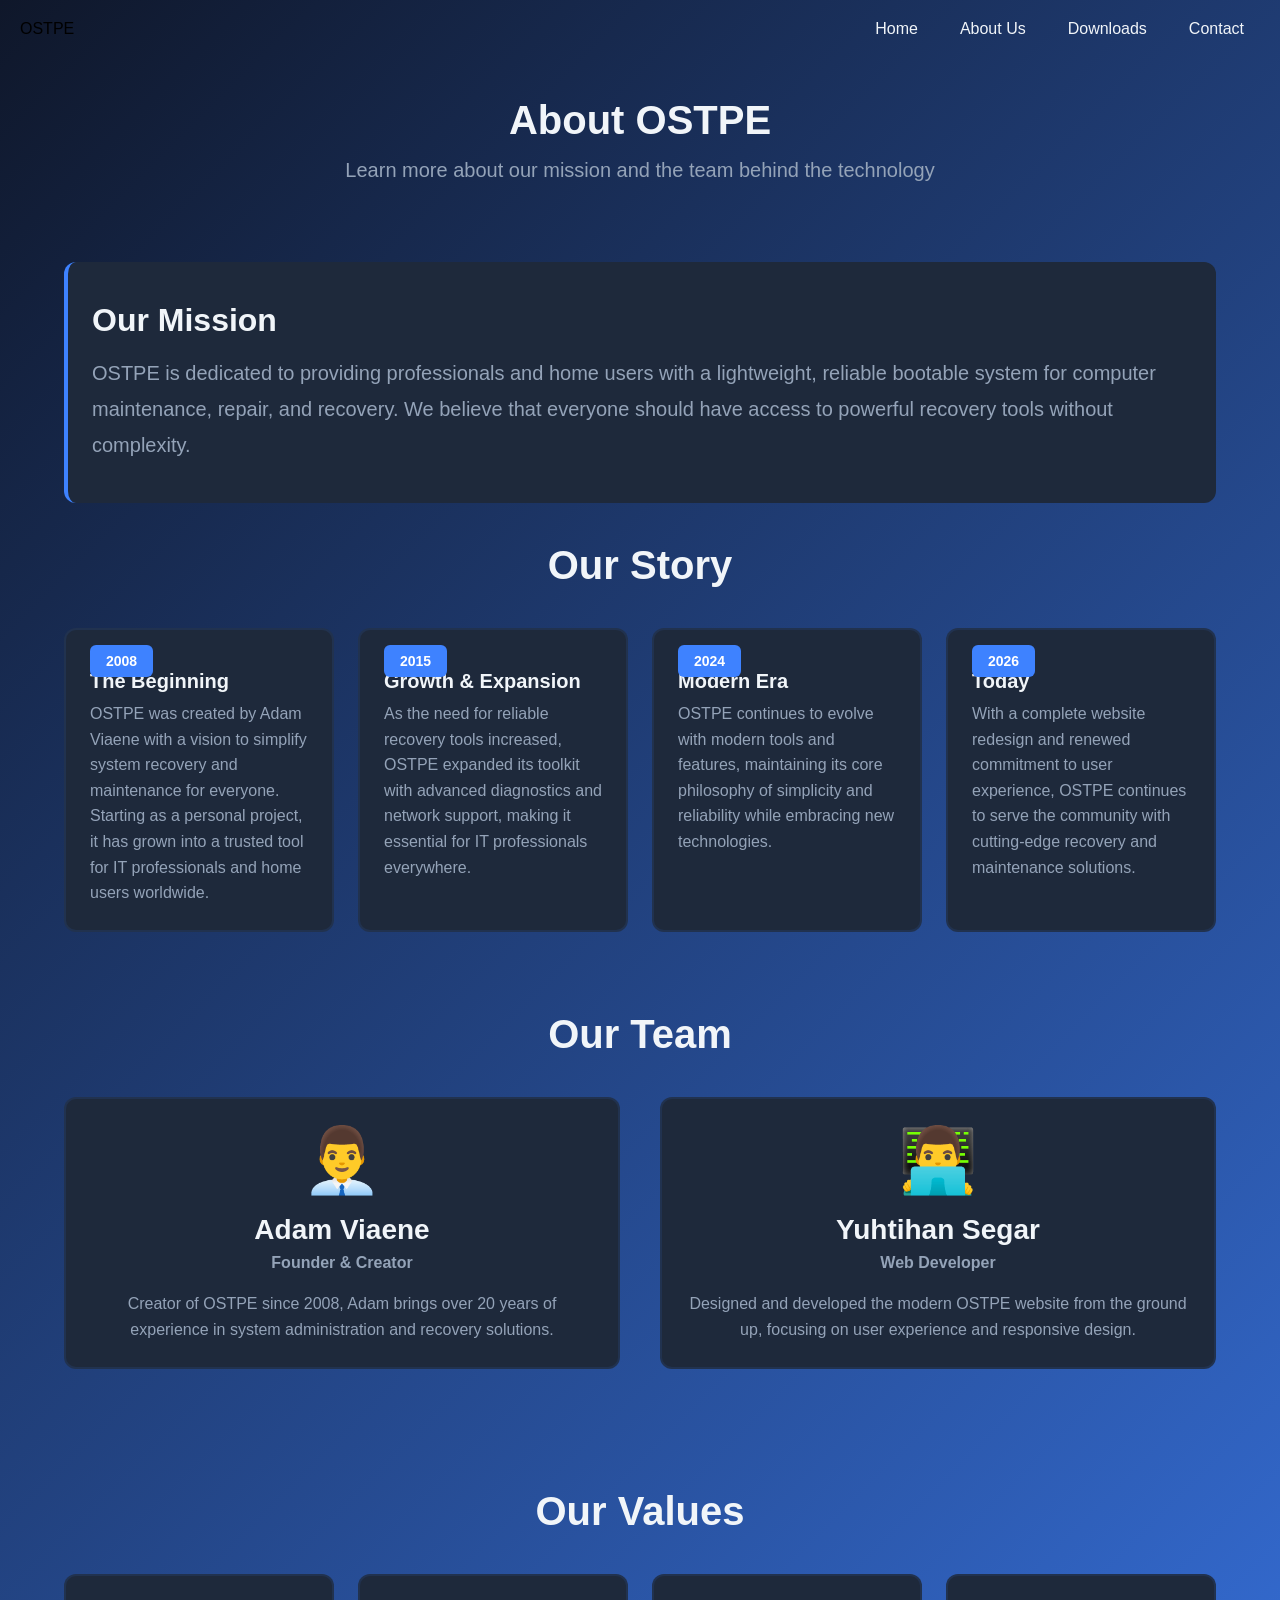
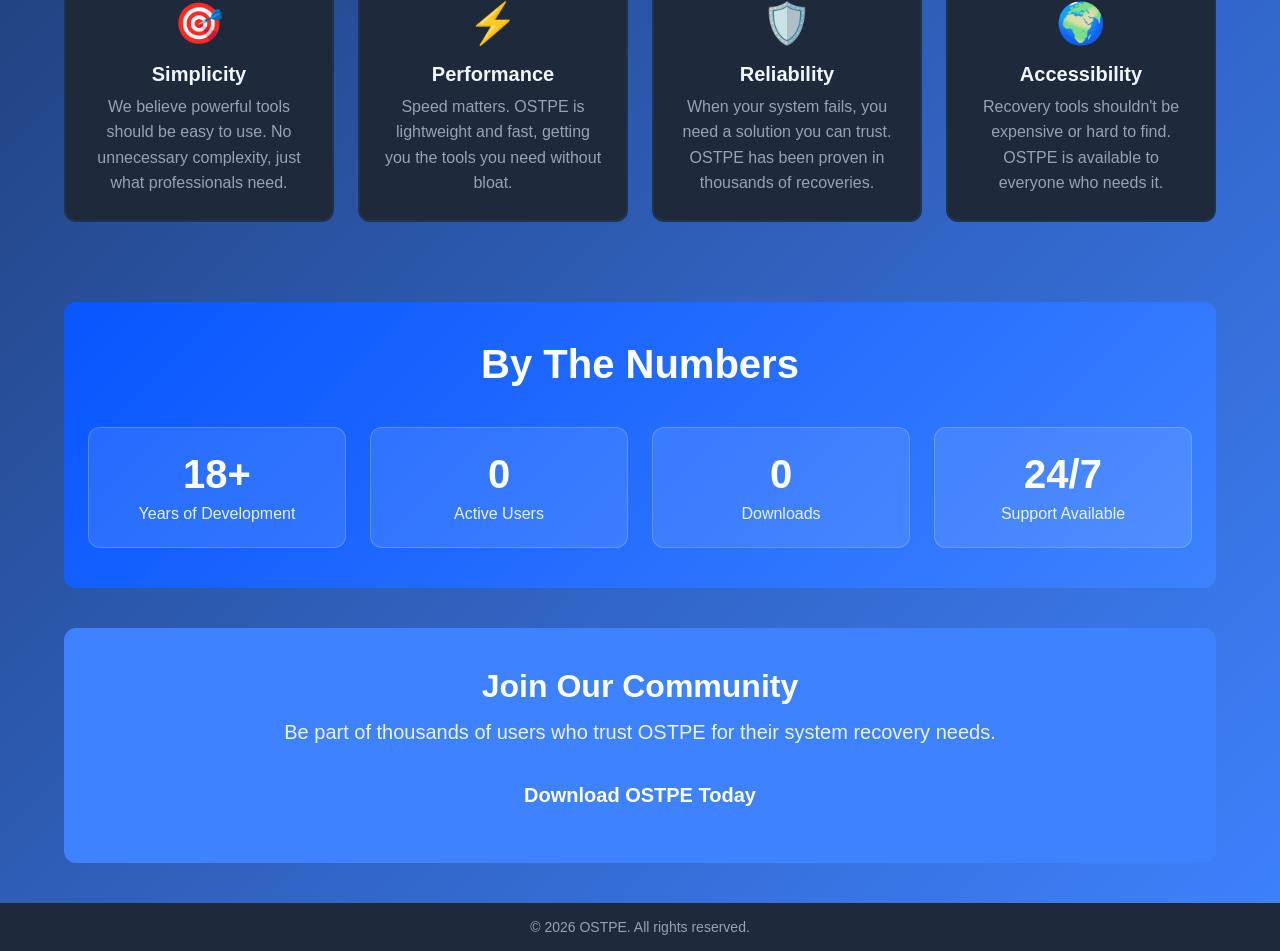
==== about_us.html @ e2f1ee66 "created repository WEB-SITE-OST created repository WEB-SITE-OST" ====
<!DOCTYPE html>
<html lang="en">
<head>
    <meta charset="UTF-8">
    <meta name="viewport" content="width=device-width, initial-scale=1.0">
    <link rel="stylesheet" href="https://fonts.googleapis.com/css2?family=Material+Symbols+Outlined:opsz,wght,FILL,GRAD@20..48,100..700,0..1,-50..200&icon_names=home" />
    <link rel="stylesheet" href="style.css">
    <title>About Us - OSTPE</title>
</head>
<body>
    <header>
        <nav class="navbar">
            <a href="index.html" class="nav-logo">OSTPE</a>
            <button class="nav-toggle" aria-label="Toggle navigation">
                <span class="material-symbols-outlined">menu</span>
            </button>
            <ul class="nav-menu">
                <li><a href="index.html" class="nav-link">Home</a></li>
                <li><a href="about_us.html" class="nav-link">About Us</a></li>
                <li><a href="dowload.html" class="nav-link">Downloads</a></li>
                <li><a href="contact.html" class="nav-link">Contact</a></li>
            </ul>
        </nav>
    </header>

    <main class="container">
        <section class="page-header">
            <h1>About OSTPE</h1>
            <p>Learn more about our mission and the team behind the technology</p>
        </section>

        <section class="about-intro">
            <div class="about-content">
                <h2>Our Mission</h2>
                <p>OSTPE is dedicated to providing professionals and home users with a lightweight, reliable bootable system for computer maintenance, repair, and recovery. We believe that everyone should have access to powerful recovery tools without complexity.</p>
            </div>
        </section>

        <section class="story-section">
            <h2>Our Story</h2>
            <div class="story-grid">
                <div class="story-card">
                    <div class="story-year">2008</div>
                    <h3>The Beginning</h3>
                    <p>OSTPE was created by Adam Viaene with a vision to simplify system recovery and maintenance for everyone. Starting as a personal project, it has grown into a trusted tool for IT professionals and home users worldwide.</p>
                </div>
                <div class="story-card">
                    <div class="story-year">2015</div>
                    <h3>Growth & Expansion</h3>
                    <p>As the need for reliable recovery tools increased, OSTPE expanded its toolkit with advanced diagnostics and network support, making it essential for IT professionals everywhere.</p>
                </div>
                <div class="story-card">
                    <div class="story-year">2024</div>
                    <h3>Modern Era</h3>
                    <p>OSTPE continues to evolve with modern tools and features, maintaining its core philosophy of simplicity and reliability while embracing new technologies.</p>
                </div>
                <div class="story-card">
                    <div class="story-year">2026</div>
                    <h3>Today</h3>
                    <p>With a complete website redesign and renewed commitment to user experience, OSTPE continues to serve the community with cutting-edge recovery and maintenance solutions.</p>
                </div>
            </div>
        </section>

        <section class="team-section">
            <h2>Our Team</h2>
            <div class="team-grid">
                <div class="team-card">
                    <div class="team-photo">👨‍💼</div>
                    <h3>Adam Viaene</h3>
                    <p class="team-role">Founder & Creator</p>
                    <p>Creator of OSTPE since 2008, Adam brings over 20 years of experience in system administration and recovery solutions.</p>
                </div>

                <div class="team-card">
                    <div class="team-photo">👨‍💻</div>
                    <h3>Yuhtihan Segar</h3>
                    <p class="team-role">Web Developer</p>
                    <p>Designed and developed the modern OSTPE website from the ground up, focusing on user experience and responsive design.</p>
                </div>
            </div>
        </section>

        <section class="values-section">
            <h2>Our Values</h2>
            <div class="values-grid">
                <div class="value-card">
                    <div class="value-icon">🎯</div>
                    <h3>Simplicity</h3>
                    <p>We believe powerful tools should be easy to use. No unnecessary complexity, just what professionals need.</p>
                </div>

                <div class="value-card">
                    <div class="value-icon">⚡</div>
                    <h3>Performance</h3>
                    <p>Speed matters. OSTPE is lightweight and fast, getting you the tools you need without bloat.</p>
                </div>

                <div class="value-card">
                    <div class="value-icon">🛡️</div>
                    <h3>Reliability</h3>
                    <p>When your system fails, you need a solution you can trust. OSTPE has been proven in thousands of recoveries.</p>
                </div>

                <div class="value-card">
                    <div class="value-icon">🌍</div>
                    <h3>Accessibility</h3>
                    <p>Recovery tools shouldn't be expensive or hard to find. OSTPE is available to everyone who needs it.</p>
                </div>
            </div>
        </section>

        <section class="stats-section">
            <h2>By The Numbers</h2>
            <div class="stats-grid">
                <div class="stat-card">
                    <div class="stat-number">18+</div>
                    <p class="stat-label">Years of Development</p>
                </div>
                <div class="stat-card">
                    <div class="stat-number" id="active-users">0</div>
                    <p class="stat-label">Active Users</p>
                </div>
                <div class="stat-card">
                    <div class="stat-number" id="total-downloads">0</div>
                    <p class="stat-label">Downloads</p>
                </div>
                <div class="stat-card">
                    <div class="stat-number">24/7</div>
                    <p class="stat-label">Support Available</p>
                </div>
            </div>
        </section>

        <section class="cta-section">
            <h2>Join Our Community</h2>
            <p>Be part of thousands of users who trust OSTPE for their system recovery needs.</p>
            <a href="dowload.html" class="btn btn-primary btn-large">Download OSTPE Today</a>
        </section>
    </main>

    <footer>
        <p>&copy; 2026 OSTPE. All rights reserved.</p>
    </footer>
    <script src="script.js"></script>
</body>
</html>
---- style.css ----
/* reset */
*, *::before, *::after {
    box-sizing: border-box;
    margin: 0;
    padding: 0;
}

@import url('https://fonts.googleapis.com/css2?family=Bungee&display=swap');
@import url('https://fonts.googleapis.com/css2?family=Ubuntu:ital,wght@0,300;0,400;0,500;0,700;1,300;1,400;1,500;1,700&display=swap');
@import url("https://fonts.googleapis.com/css2?family=Material+Symbols+Outlined:opsz,wght,FILL,GRAD@24,400,0,0&icon_names=home");


.nav-logo {
  font-family: "Bungee", sans-serif;
  font-weight: 400;
  font-style: normal;
  color: black;
}
    

:root {

  /* 🎨 Couleurs principales */
  --color-primary: #3e82ff;
  --color-secondary: #0856ff;
  --color-accent: #06b6d4;

  /* 🌙 Background */
  --color-bg: #0f172a;
  --color-surface: #1e293b;

  /* 📝 Texte */
  --color-text: #f1f5f9;
  --color-text-muted: #94a3b8;

  /* 🔤 Polices */
  --font-main: 'Segoe UI', sans-serif;
  --font-mono: 'Consolas', monospace;

  /* 📏 Tailles de texte */
  --text-xs: 12px;
  --text-sm: 14px;
  --text-md: 16px;
  --text-lg: 20px;
  --text-xl: 28px;

  /* 📐 Espacements */
  --space-xs: 4px;
  --space-sm: 8px;
  --space-md: 16px;
  --space-lg: 24px;
  --space-xl: 40px;

  /* 🔘 Bordures */
  --radius-sm: 6px;
  --radius-md: 12px;
  --radius-lg: 20px;

  /* 🌫 Ombres */
  --shadow-soft: 0 4px 10px rgba(0,0,0,0.2);
  --shadow-strong: 0 8px 20px rgba(0,0,0,0.4);

  /* ⚡ Transitions */
  --transition-fast: 0.2s ease;
  --transition-smooth: 0.4s ease;
}

/* ----- GENERAL CONTAINER ----- */
.container {
    max-width: 1200px;
    margin: 0 auto;
    padding: 0 var(--space-lg);
}

main {
    padding: var(--space-lg) 0;
}


.navbar .nav-menu .nav-item .nav-link {
    padding: 10px 18px;
    color: var(--color-text);
    border-radius: var(--radius-md);
    transition: ease 0.3s;

}

.navbar .nav-menu .nav-item .nav-link:hover {
    border-radius: var(--radius-md);
    background:var(--color-secondary);
}

ul {
    list-style: none;
}

a {
    text-decoration: none;
}

.button {
    cursor: pointer;
    border: none;
    background: none;
}

img {
    border: 0cap;
}

.navbar .nav-menu{
    display: flex;
    gap: 10px;
}

header .navbar {
    display: flex;
    padding: 20px;
    align-items: center;
    justify-content: space-between;
}

.s-cont {
    margin: 0 auto;
    padding: 0 20px;
    max-width: max-content;
}


.sec-cont {
    min-height: 100vh;
    background: var(--color-primary);
    border: var(--color-secondary);
    border-radius: var(--radius-md);
    text-align: center;
}

.ost-img {
    width: 300px;
    height: 300px;
}

.dload {
    min-height: 100vh;
    background: var(--color-primary);
    border: var(--color-secondary);
    border-radius: var(--radius-md);
    text-align: left;
}

.db-link {
    display: inline-block;
    margin: var(--space-sm) 0;
    padding: var(--space-sm) var(--space-md);
    background: var(--color-bg);
    color: var(--color-text);
    border-radius: var(--radius-sm);
    transition: background var(--transition-fast);
}
.db-link:hover {
    background: var(--color-primary);
}



body {
    background: linear-gradient(135deg, var(--color-bg), var(--color-primary));
    color: var(--color-text);
    font-family: var(--font-main);
}


.news, .contact h1, h2, h3 {
    font-family: "Bungee", sans-serif;
    
}

.contact h4 {
    border-bottom: 2px solid;
}

.mainc {
    background: var(--color-primary);
    border-radius: var(--radius-md);

}

/* ----- modern nav and responsive layout ----- */
.navbar {
    display: flex;
    align-items: center;
    justify-content: space-between;
    padding: var(--space-md) var(--space-lg);
}

.nav-menu {
    display: flex;
    gap: var(--space-lg);
}

.nav-menu li {
    list-style: none;
}

.nav-link {
    color: var(--color-text);
    font-weight: 500;
    padding: 0.5rem 1rem;
    border-radius: var(--radius-sm);
    transition: background var(--transition-fast);
}

.nav-link:hover {
    background: var(--color-secondary);
}

.nav-toggle {
    display: none;
    background: none;
    border: none;
    font-size: 2rem;
    color: var(--color-text);
}

@media (max-width: 768px) {
    .nav-toggle {
        display: block;
    }
    .nav-menu {
        position: absolute;
        top: 100%;
        right: 0;
        background: var(--color-primary);
        flex-direction: column;
        width: 200px;
        transform: translateX(100%);
        transition: transform var(--transition-fast);
    }
    .nav-menu.open {
        transform: translateX(0);
    }
}

footer {
    padding: var(--space-md) 0;
    text-align: center;
    background: var(--color-surface);
    color: var(--color-text-muted);
    font-size: var(--text-sm);
}

/* contact page cards */
.contact,
.news {
    padding: var(--space-lg);
    background: var(--color-surface);
    margin: var(--space-md) 0;
    border-radius: var(--radius-md);
    color: var(--color-text);
    border: 2px solid rgba(62, 130, 255, 0.1);
    transition: all var(--transition-smooth);
}

.contact:hover,
.news:hover {
    border-color: var(--color-primary);
    box-shadow: var(--shadow-soft);
}

/* ----- CONTACT FORM ----- */
.contact-form-section {
    margin: var(--space-xl) 0;
}

.form-container {
    background: var(--color-surface);
    padding: var(--space-xl);
    border-radius: var(--radius-md);
    border: 2px solid rgba(62, 130, 255, 0.1);
    transition: all var(--transition-smooth);
}

.form-container:hover {
    border-color: var(--color-primary);
    box-shadow: var(--shadow-soft);
}

.form-container h2 {
    font-size: 2rem;
    margin-bottom: var(--space-lg);
    color: var(--color-text);
    text-align: center;
}

.contact-form {
    max-width: 600px;
    margin: 0 auto;
}

.form-group {
    margin-bottom: var(--space-lg);
}

.form-group label {
    display: block;
    margin-bottom: var(--space-sm);
    font-weight: 600;
    color: var(--color-text);
    font-size: var(--text-md);
}

.form-group input[type="text"],
.form-group textarea,
.form-group select {
    width: 100%;
    padding: var(--space-md);
    border: 2px solid rgba(62, 130, 255, 0.2);
    border-radius: var(--radius-sm);
    background: var(--color-bg);
    color: var(--color-text);
    font-size: var(--text-md);
    font-family: var(--font-main);
    transition: all var(--transition-fast);
}

.form-group input[type="text"]:focus,
.form-group textarea:focus,
.form-group select:focus {
    outline: none;
    border-color: var(--color-primary);
    box-shadow: 0 0 0 3px rgba(62, 130, 255, 0.1);
}

.form-group textarea {
    resize: vertical;
    min-height: 120px;
}

.form-group select {
    cursor: pointer;
}

/* Radio buttons */
.radio-group {
    display: flex;
    gap: var(--space-lg);
    flex-wrap: wrap;
}

.radio-label {
    display: flex;
    align-items: center;
    cursor: pointer;
    padding: var(--space-sm);
    border-radius: var(--radius-sm);
    transition: all var(--transition-fast);
}

.radio-label:hover {
    background: rgba(62, 130, 255, 0.05);
}

.radio-label input[type="radio"] {
    margin-right: var(--space-sm);
    width: 18px;
    height: 18px;
    accent-color: var(--color-primary);
}

.radio-text {
    color: var(--color-text);
    font-weight: 500;
}

/* Checkbox */
.checkbox-label {
    display: flex;
    align-items: flex-start;
    cursor: pointer;
    padding: var(--space-sm);
    border-radius: var(--radius-sm);
    transition: all var(--transition-fast);
}

.checkbox-label:hover {
    background: rgba(62, 130, 255, 0.05);
}

.checkbox-label input[type="checkbox"] {
    margin-right: var(--space-sm);
    margin-top: 2px;
    width: 18px;
    height: 18px;
    accent-color: var(--color-primary);
}

.checkbox-text {
    color: var(--color-text-muted);
    line-height: 1.5;
}

/* Form validation */
.form-group input:invalid,
.form-group textarea:invalid {
    border-color: #ef4444;
}

.form-group input:valid,
.form-group textarea:valid {
    border-color: #10b981;
}

/* Submit button */
.contact-form .btn {
    width: 100%;
    margin-top: var(--space-md);
}

/* Success/Error messages */
.form-message {
    padding: var(--space-md);
    border-radius: var(--radius-sm);
    margin-bottom: var(--space-md);
    font-weight: 600;
}

.form-message.success {
    background: rgba(16, 185, 129, 0.1);
    color: #10b981;
    border: 1px solid rgba(16, 185, 129, 0.2);
}

.form-message.error {
    background: rgba(239, 68, 68, 0.1);
    color: #ef4444;
    border: 1px solid rgba(239, 68, 68, 0.2);
}


/* hero section tweaks */
.hero-sec {
    padding: var(--space-xl) 0;
    background: var(--color-secondary);
    color: var(--color-text);
}

.hero-d {
    max-width: 800px;
    margin: 0 auto;
    text-align: center;
    padding: var(--space-md);
}

.ost-img {
    max-width: 100%;
    height: auto;
}

.contact h1 { font-size: var(--text-xl); margin-bottom: var(--space-sm); }
.contact h2, .news h2 { font-size: var(--text-lg); margin-top: var(--space-sm); }

/* ----- MODERN BUTTON STYLES ----- */
.btn {
    display: inline-block;
    padding: 0.75rem 1.5rem;
    border-radius: var(--radius-sm);
    font-weight: 600;
    text-decoration: none;
    transition: all var(--transition-fast);
    border: none;
    cursor: pointer;
    text-align: center;
}

.btn-primary {
    background: var(--color-primary);
    color: white;
}

.btn-primary:hover {
    background: var(--color-secondary);
    transform: translateY(-2px);
    box-shadow: var(--shadow-soft);
}

.btn-secondary {
    background: transparent;
    color: var(--color-primary);
    border: 2px solid var(--color-primary);
}

.btn-secondary:hover {
    background: var(--color-primary);
    color: white;
}

.btn-large {
    padding: 1rem 2rem;
    font-size: var(--text-lg);
}

.btn-block {
    width: 100%;
    display: block;
}

/* ----- HERO SECTION ----- */
.hero {
    display: grid;
    grid-template-columns: 1fr 1fr;
    gap: var(--space-xl);
    align-items: center;
    padding: var(--space-xl) var(--space-lg);
    background: linear-gradient(135deg, var(--color-secondary), var(--color-primary));
    min-height: 500px;
    border-radius: var(--radius-md);
    margin-bottom: var(--space-xl);
}

.hero-content h1 {
    font-size: 3rem;
    margin-bottom: var(--space-md);
    line-height: 1.2;
    color: white;
}

.hero-content p {
    font-size: var(--text-lg);
    margin-bottom: var(--space-lg);
    color: rgba(255, 255, 255, 0.9);
    line-height: 1.6;
}

.hero-ctas {
    display: flex;
    gap: var(--space-md);
    flex-wrap: wrap;
}

.hero-visual {
    display: flex;
    justify-content: center;
    align-items: center;
}

.hero-image {
    max-width: 100%;
    height: auto;
    filter: drop-shadow(0 10px 20px rgba(0,0,0,0.3));
}

@media (max-width: 768px) {
    .hero {
        grid-template-columns: 1fr;
        padding: var(--space-lg);
        min-height: auto;
    }
    .hero-content h1 {
        font-size: 2rem;
    }
    .hero-ctas {
        flex-direction: column;
    }
    .btn {
        width: 100%;
    }
}

/* ----- FEATURE CARDS SECTION ----- */
.features {
    margin: var(--space-xl) 0;
    padding: var(--space-xl) var(--space-lg);
}

.features h2 {
    font-size: 2.5rem;
    text-align: center;
    margin-bottom: var(--space-xl);
    color: var(--color-text);
}

.features-grid {
    display: grid;
    grid-template-columns: repeat(auto-fit, minmax(280px, 1fr));
    gap: var(--space-lg);
}

.feature-card {
    background: var(--color-surface);
    padding: var(--space-lg);
    border-radius: var(--radius-md);
    text-align: center;
    transition: all var(--transition-smooth);
    border: 2px solid transparent;
}

.feature-card:hover {
    transform: translateY(-8px);
    border-color: var(--color-primary);
    box-shadow: var(--shadow-strong);
}

.feature-icon {
    font-size: 3rem;
    margin-bottom: var(--space-md);
}

.feature-card h3 {
    font-size: var(--text-lg);
    margin-bottom: var(--space-sm);
    color: var(--color-text);
}

.feature-card p {
    color: var(--color-text-muted);
    line-height: 1.6;
}

/* ----- CTA SECTION ----- */
.cta-section {
    background: var(--color-primary);
    padding: var(--space-xl) var(--space-lg);
    text-align: center;
    border-radius: var(--radius-md);
    margin: var(--space-xl) 0;
}

.cta-section h2 {
    font-size: 2rem;
    color: white;
    margin-bottom: var(--space-md);
}

.cta-section p {
    color: rgba(255, 255, 255, 0.9);
    font-size: var(--text-lg);
    margin-bottom: var(--space-lg);
}

/* ----- DOWNLOADS PAGE ----- */
.page-header {
    text-align: center;
    padding: var(--space-xl) var(--space-lg);
    margin-bottom: var(--space-xl);
}

.page-header h1 {
    font-size: 2.5rem;
    margin-bottom: var(--space-md);
}

.page-header p {
    font-size: var(--text-lg);
    color: var(--color-text-muted);
}

.downloads-grid {
    display: grid;
    grid-template-columns: repeat(auto-fit, minmax(350px, 1fr));
    gap: var(--space-lg);
    margin-bottom: var(--space-xl);
}

.download-card {
    background: var(--color-surface);
    padding: var(--space-lg);
    border-radius: var(--radius-md);
    border: 2px solid rgba(62, 130, 255, 0.1);
    position: relative;
    transition: all var(--transition-smooth);
}

.download-card:hover {
    border-color: var(--color-primary);
    box-shadow: var(--shadow-strong);
    transform: translateY(-8px);
}

.download-card.featured {
    border-color: var(--color-primary);
    background: linear-gradient(135deg, rgba(62, 130, 255, 0.05), rgba(6, 182, 212, 0.05));
    transform: scale(1.05);
}

.download-card.featured:hover {
    transform: scale(1.05) translateY(-8px);
}

.badge {
    position: absolute;
    top: 20px;
    right: 20px;
    background: var(--color-primary);
    color: white;
    padding: 0.5rem 1rem;
    border-radius: var(--radius-sm);
    font-size: var(--text-xs);
    font-weight: 700;
    text-transform: uppercase;
}

.card-icon {
    font-size: 3rem;
    margin-bottom: var(--space-md);
}

.download-card h3 {
    font-size: var(--text-xl);
    margin-bottom: var(--space-sm);
}

.card-subtitle {
    color: var(--color-accent);
    font-size: var(--text-sm);
    margin-bottom: var(--space-md);
    font-weight: 600;
}

.download-card p {
    color: var(--color-text-muted);
    margin-bottom: var(--space-md);
    line-height: 1.6;
}

.features-list {
    list-style: none;
    margin: var(--space-md) 0;
    text-align: left;
}

.features-list li {
    padding: var(--space-sm) 0;
    padding-left: var(--space-md);
    color: var(--color-text-muted);
    position: relative;
}

.features-list li:before {
    content: "✓";
    position: absolute;
    left: 0;
    color: var(--color-accent);
    font-weight: bold;
}

.note {
    font-size: var(--text-xs);
    color: var(--color-text-muted);
    margin-top: var(--space-md);
}

/* ----- INFO SECTION ----- */
.info-section {
    padding: var(--space-xl) var(--space-lg);
    margin: var(--space-xl) 0;
}

.info-section h2 {
    font-size: 2rem;
    margin-bottom: var(--space-lg);
    text-align: center;
}

.requirements {
    display: grid;
    grid-template-columns: repeat(auto-fit, minmax(200px, 1fr));
    gap: var(--space-lg);
}

.req-item {
    background: var(--color-surface);
    padding: var(--space-lg);
    border-radius: var(--radius-sm);
    border-left: 4px solid var(--color-primary);
}

.req-item strong {
    color: var(--color-primary);
    display: block;
    margin-bottom: var(--space-xs);
}

/* ----- ABOUT US PAGE ----- */
.about-intro {
    background: var(--color-surface);
    padding: var(--space-xl) var(--space-lg);
    border-radius: var(--radius-md);
    margin: var(--space-xl) 0;
    border-left: 4px solid var(--color-primary);
}

.about-intro h2 {
    font-size: 2rem;
    margin-bottom: var(--space-md);
    color: var(--color-text);
}

.about-intro p {
    font-size: var(--text-lg);
    line-height: 1.8;
    color: var(--color-text-muted);
}

.story-section {
    margin: var(--space-xl) 0;
}

.story-section h2 {
    font-size: 2.5rem;
    text-align: center;
    margin-bottom: var(--space-xl);
    color: var(--color-text);
}

.story-grid {
    display: grid;
    grid-template-columns: repeat(auto-fit, minmax(250px, 1fr));
    gap: var(--space-lg);
}

.story-card {
    background: var(--color-surface);
    padding: var(--space-lg);
    border-radius: var(--radius-md);
    border: 2px solid rgba(62, 130, 255, 0.1);
    transition: all var(--transition-smooth);
    position: relative;
    padding-top: var(--space-xl);
}

.story-card:hover {
    border-color: var(--color-primary);
    box-shadow: var(--shadow-strong);
    transform: translateY(-8px);
}

.story-year {
    position: absolute;
    top: 15px;
    left: var(--space-lg);
    background: var(--color-primary);
    color: white;
    padding: 0.5rem 1rem;
    border-radius: var(--radius-sm);
    font-weight: 700;
    font-size: var(--text-sm);
}

.story-card h3 {
    font-size: var(--text-lg);
    margin-bottom: var(--space-sm);
    color: var(--color-text);
}

.story-card p {
    color: var(--color-text-muted);
    line-height: 1.6;
}

.team-section {
    margin: var(--space-xl) 0;
    padding: var(--space-xl) 0;
}

.team-section h2 {
    font-size: 2.5rem;
    text-align: center;
    margin-bottom: var(--space-xl);
    color: var(--color-text);
}

.team-grid {
    display: grid;
    grid-template-columns: repeat(auto-fit, minmax(280px, 1fr));
    gap: var(--space-xl);
}

.team-card {
    background: var(--color-surface);
    padding: var(--space-lg);
    border-radius: var(--radius-md);
    text-align: center;
    border: 2px solid rgba(62, 130, 255, 0.1);
    transition: all var(--transition-smooth);
}

.team-card:hover {
    border-color: var(--color-primary);
    box-shadow: var(--shadow-strong);
}

.team-photo {
    font-size: 4rem;
    margin-bottom: var(--space-md);
}

.team-card h3 {
    font-size: var(--text-xl);
    margin-bottom: var(--space-xs);
    color: var(--color-text);
}

.team-role {
    color: var(--color-primary);
    font-weight: 600;
    margin-bottom: var(--space-md);
}

.team-card p {
    color: var(--color-text-muted);
    line-height: 1.6;
}

.values-section {
    margin: var(--space-xl) 0;
    padding: var(--space-xl) 0;
}

.values-section h2 {
    font-size: 2.5rem;
    text-align: center;
    margin-bottom: var(--space-xl);
    color: var(--color-text);
}

.values-grid {
    display: grid;
    grid-template-columns: repeat(auto-fit, minmax(240px, 1fr));
    gap: var(--space-lg);
}

.value-card {
    background: var(--color-surface);
    padding: var(--space-lg);
    border-radius: var(--radius-md);
    text-align: center;
    border: 2px solid rgba(62, 130, 255, 0.1);
    transition: all var(--transition-smooth);
}

.value-card:hover {
    border-color: var(--color-accent);
    box-shadow: var(--shadow-soft);
    transform: translateY(-4px);
}

.value-icon {
    font-size: 2.5rem;
    margin-bottom: var(--space-md);
}

.value-card h3 {
    font-size: var(--text-lg);
    margin-bottom: var(--space-sm);
    color: var(--color-text);
}

.value-card p {
    color: var(--color-text-muted);
    line-height: 1.6;
}

.stats-section {
    margin: var(--space-xl) 0;
    padding: var(--space-xl) var(--space-lg);
    background: linear-gradient(135deg, var(--color-secondary), var(--color-primary));
    border-radius: var(--radius-md);
}

.stats-section h2 {
    font-size: 2.5rem;
    text-align: center;
    margin-bottom: var(--space-xl);
    color: white;
}

.stats-grid {
    display: grid;
    grid-template-columns: repeat(auto-fit, minmax(200px, 1fr));
    gap: var(--space-lg);
}

.stat-card {
    background: rgba(255, 255, 255, 0.1);
    padding: var(--space-lg);
    border-radius: var(--radius-md);
    text-align: center;
    border: 1px solid rgba(255, 255, 255, 0.2);
}

.stat-number {
    font-size: 2.5rem;
    font-weight: 700;
    color: white;
    margin-bottom: var(--space-sm);
    transition: transform var(--transition-fast);
}

.stat-label {
    color: rgba(255, 255, 255, 0.9);
    font-size: var(--text-md);
}

/* ----- NOTIFICATION ----- */
.notification {
    position: fixed;
    bottom: 20px;
    right: 20px;
    background: var(--color-accent);
    color: var(--color-bg);
    padding: 1rem 1.5rem;
    border-radius: var(--radius-md);
    box-shadow: var(--shadow-strong);
    opacity: 0;
    transform: translateX(400px);
    transition: all var(--transition-smooth);
    z-index: 1000;
    font-weight: 600;
}

.notification.show {
    opacity: 1;
    transform: translateX(0);
}

@media (max-width: 768px) {
    .notification {
        bottom: 10px;
        right: 10px;
        left: 10px;
        transform: translateY(400px);
    }
    
    .notification.show {
        transform: translateY(0);
    }
}


/* ----- MOBILE RESPONSIVE ----- */
@media (max-width: 768px) {
    .features-grid,
    .downloads-grid,
    .story-grid,
    .values-grid,
    .stats-grid {
        grid-template-columns: 1fr;
    }
    
    .team-grid {
        grid-template-columns: 1fr;
    }
    
    .download-card.featured {
        transform: scale(1);
    }
    
    .download-card.featured:hover {
        transform: translateY(-8px);
    }
    
    .hero {
        grid-template-columns: 1fr;
        min-height: auto;
        padding: var(--space-lg);
    }
    
    .hero-content h1 {
        font-size: 1.75rem;
    }
    
    .page-header h1 {
        font-size: 1.75rem;
    }
    
    .about-intro {
        padding: var(--space-lg);
    }
    
    .story-year {
        top: 10px;
        left: var(--space-md);
    }
    
    .story-card {
        padding: var(--space-md);
        padding-top: var(--space-lg);
    }

    main {
        padding: var(--space-md) 0;
    }

    .container {
        padding: 0 var(--space-md);
    }

    header .navbar {
        padding: var(--space-md);
    }

    .form-container {
        padding: var(--space-lg);
    }

    .radio-group {
        flex-direction: column;
        gap: var(--space-md);
    }

    .checkbox-label {
        padding: var(--space-md);
    }
}
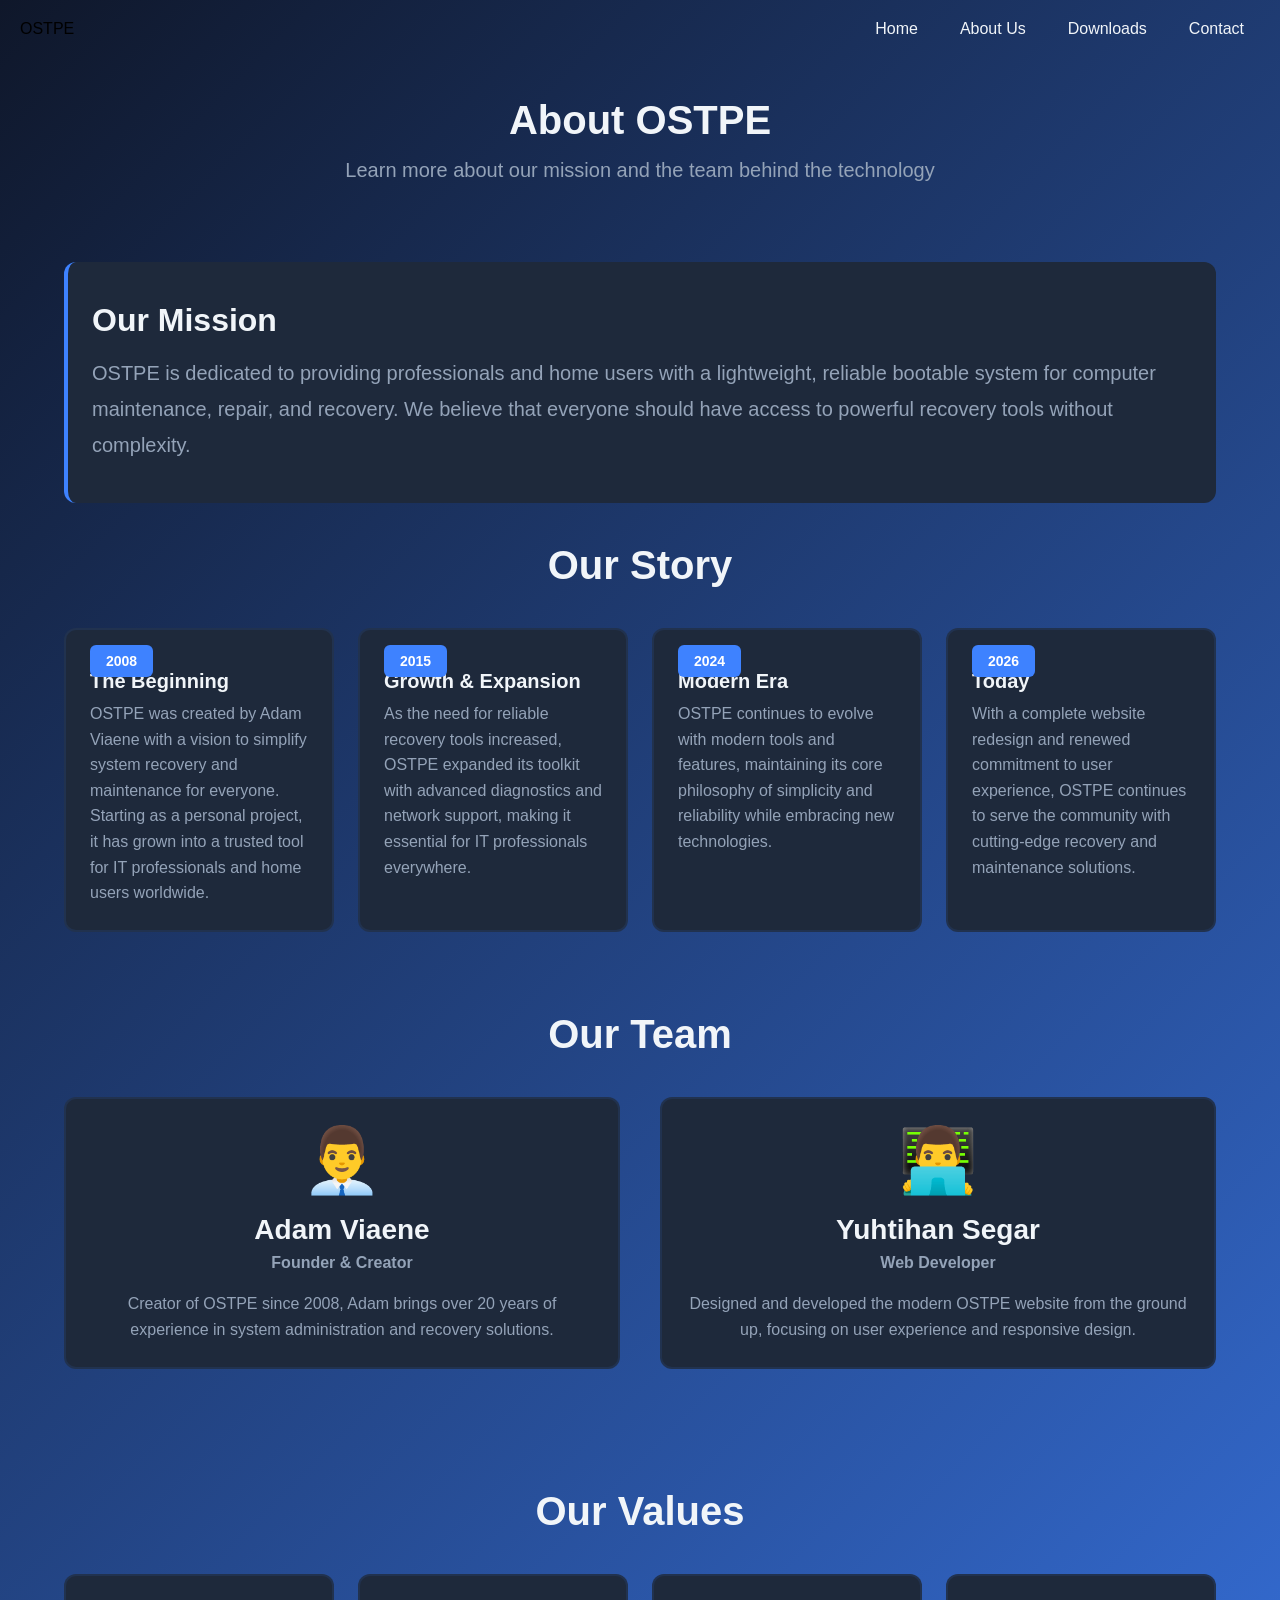
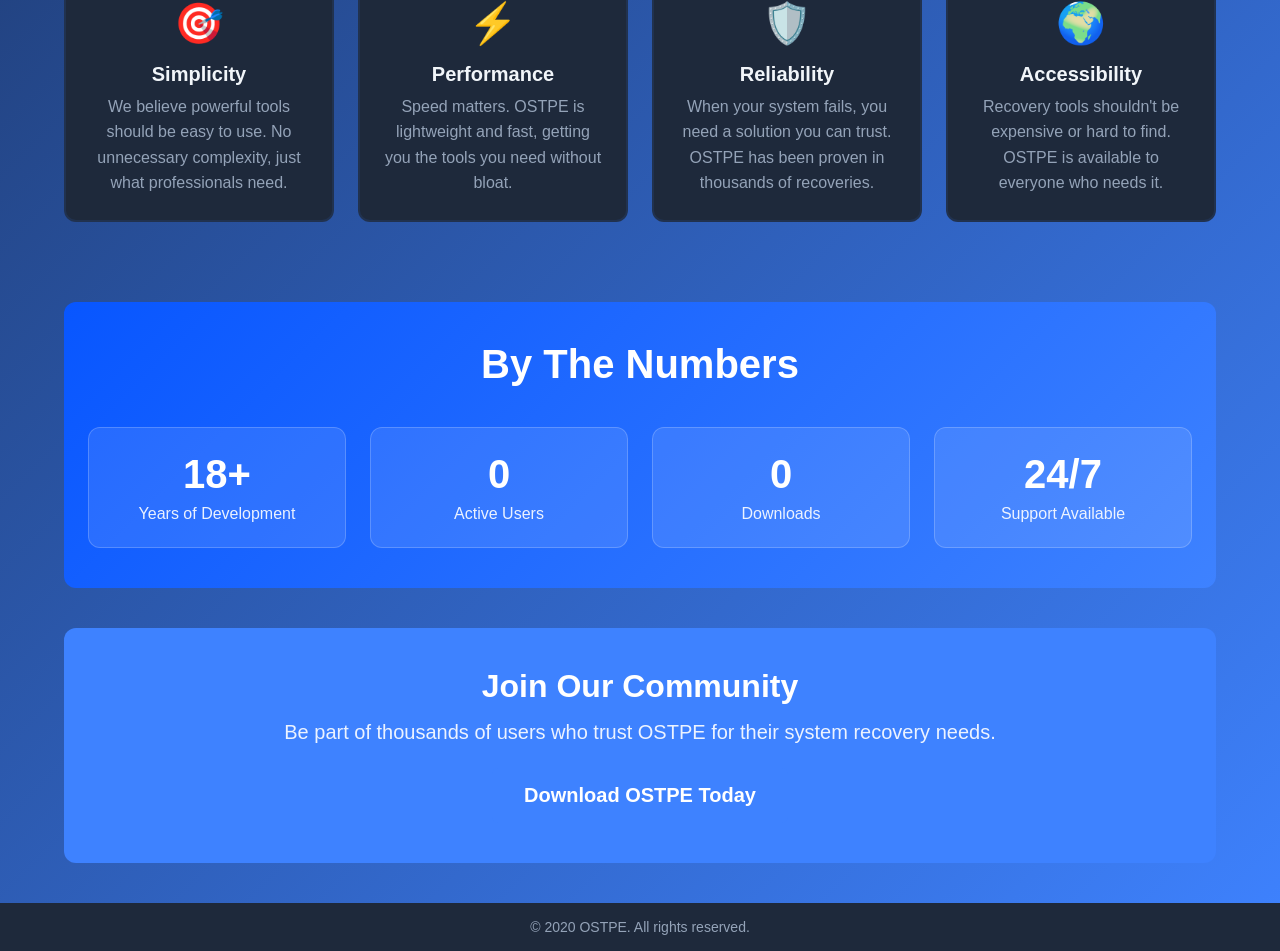
==== commit aff9bf8e: "v4" ====
--- a/about_us.html
+++ b/about_us.html
@@ -4,7 +4,7 @@
     <meta charset="UTF-8">
     <meta name="viewport" content="width=device-width, initial-scale=1.0">
     <link rel="stylesheet" href="https://fonts.googleapis.com/css2?family=Material+Symbols+Outlined:opsz,wght,FILL,GRAD@20..48,100..700,0..1,-50..200&icon_names=home" />
-    <link rel="stylesheet" href="style.css">
+    <link rel="stylesheet" href="css/style.css">
     <title>About Us - OSTPE</title>
 </head>
 <body>
@@ -17,7 +17,7 @@
             <ul class="nav-menu">
                 <li><a href="index.html" class="nav-link">Home</a></li>
                 <li><a href="about_us.html" class="nav-link">About Us</a></li>
-                <li><a href="dowload.html" class="nav-link">Downloads</a></li>
+                <li><a href="download.html" class="nav-link">Downloads</a></li>
                 <li><a href="contact.html" class="nav-link">Contact</a></li>
             </ul>
         </nav>
@@ -135,13 +135,13 @@
         <section class="cta-section">
             <h2>Join Our Community</h2>
             <p>Be part of thousands of users who trust OSTPE for their system recovery needs.</p>
-            <a href="dowload.html" class="btn btn-primary btn-large">Download OSTPE Today</a>
+            <a href="download.html" class="btn btn-primary btn-large">Download OSTPE Today</a>
         </section>
     </main>
 
     <footer>
-        <p>&copy; 2026 OSTPE. All rights reserved.</p>
+        <p>&copy; 2020 OSTPE. All rights reserved.</p>
     </footer>
-    <script src="script.js"></script>
+    <script src="jsscript.js"></script>
 </body>
 </html>
--- a/css/style.css
+++ b/css/style.css
@@ -0,0 +1,1115 @@
+/* reset */
+*, *::before, *::after {
+    box-sizing: border-box;
+    margin: 0;
+    padding: 0;
+}
+
+@import url('https://fonts.googleapis.com/css2?family=Bungee&display=swap');
+@import url('https://fonts.googleapis.com/css2?family=Ubuntu:ital,wght@0,300;0,400;0,500;0,700;1,300;1,400;1,500;1,700&display=swap');
+@import url("https://fonts.googleapis.com/css2?family=Material+Symbols+Outlined:opsz,wght,FILL,GRAD@24,400,0,0&icon_names=home");
+
+
+.nav-logo {
+  font-family: "Bungee", sans-serif;
+  font-weight: 400;
+  font-style: normal;
+  color: black;
+}
+    
+
+:root {
+
+  /* 🎨 Couleurs principales */
+  --color-primary: #3e82ff;
+  --color-secondary: #0856ff;
+  --color-accent: #06b6d4;
+
+  /* 🌙 Background */
+  --color-bg: #0f172a;
+  --color-surface: #1e293b;
+
+  /* 📝 Texte */
+  --color-text: #f1f5f9;
+  --color-text-muted: #94a3b8;
+
+  /* 🔤 Polices */
+  --font-main: 'Segoe UI', sans-serif;
+  --font-mono: 'Consolas', monospace;
+
+  /* 📏 Tailles de texte */
+  --text-xs: 12px;
+  --text-sm: 14px;
+  --text-md: 16px;
+  --text-lg: 20px;
+  --text-xl: 28px;
+
+  /* 📐 Espacements */
+  --space-xs: 4px;
+  --space-sm: 8px;
+  --space-md: 16px;
+  --space-lg: 24px;
+  --space-xl: 40px;
+
+  /* 🔘 Bordures */
+  --radius-sm: 6px;
+  --radius-md: 12px;
+  --radius-lg: 20px;
+
+  /* 🌫 Ombres */
+  --shadow-soft: 0 4px 10px rgba(0,0,0,0.2);
+  --shadow-strong: 0 8px 20px rgba(0,0,0,0.4);
+
+  /* ⚡ Transitions */
+  --transition-fast: 0.2s ease;
+  --transition-smooth: 0.4s ease;
+}
+
+/* ----- GENERAL CONTAINER ----- */
+.container {
+    max-width: 1200px;
+    margin: 0 auto;
+    padding: 0 var(--space-lg);
+}
+
+main {
+    padding: var(--space-lg) 0;
+}
+
+
+.navbar .nav-menu .nav-item .nav-link {
+    padding: 10px 18px;
+    color: var(--color-text);
+    border-radius: var(--radius-md);
+    transition: ease 0.3s;
+
+}
+
+.navbar .nav-menu .nav-item .nav-link:hover {
+    border-radius: var(--radius-md);
+    background:var(--color-secondary);
+}
+
+ul {
+    list-style: none;
+}
+
+a {
+    text-decoration: none;
+}
+
+.button {
+    cursor: pointer;
+    border: none;
+    background: none;
+}
+
+img {
+    border: 0cap;
+}
+
+.navbar .nav-menu{
+    display: flex;
+    gap: 10px;
+}
+
+header .navbar {
+    display: flex;
+    padding: 20px;
+    align-items: center;
+    justify-content: space-between;
+}
+
+.s-cont {
+    margin: 0 auto;
+    padding: 0 20px;
+    max-width: max-content;
+}
+
+
+.sec-cont {
+    min-height: 100vh;
+    background: var(--color-primary);
+    border: var(--color-secondary);
+    border-radius: var(--radius-md);
+    text-align: center;
+}
+
+.ost-img {
+    width: 300px;
+    height: 300px;
+}
+
+.dload {
+    min-height: 100vh;
+    background: var(--color-primary);
+    border: var(--color-secondary);
+    border-radius: var(--radius-md);
+    text-align: left;
+}
+
+.db-link {
+    display: inline-block;
+    margin: var(--space-sm) 0;
+    padding: var(--space-sm) var(--space-md);
+    background: var(--color-bg);
+    color: var(--color-text);
+    border-radius: var(--radius-sm);
+    transition: background var(--transition-fast);
+}
+.db-link:hover {
+    background: var(--color-primary);
+}
+
+
+
+body {
+    background: linear-gradient(135deg, var(--color-bg), var(--color-primary));
+    color: var(--color-text);
+    font-family: var(--font-main);
+}
+
+
+.news, .contact h1, h2, h3 {
+    font-family: "Bungee", sans-serif;
+    
+}
+
+.contact h4 {
+    border-bottom: 2px solid;
+}
+
+.mainc {
+    background: var(--color-primary);
+    border-radius: var(--radius-md);
+
+}
+
+/* ----- modern nav and responsive layout ----- */
+.navbar {
+    display: flex;
+    align-items: center;
+    justify-content: space-between;
+    padding: var(--space-md) var(--space-lg);
+}
+
+.nav-menu {
+    display: flex;
+    gap: var(--space-lg);
+}
+
+.nav-menu li {
+    list-style: none;
+}
+
+.nav-link {
+    color: var(--color-text);
+    font-weight: 500;
+    padding: 0.5rem 1rem;
+    border-radius: var(--radius-sm);
+    transition: background var(--transition-fast);
+}
+
+.nav-link:hover {
+    background: var(--color-secondary);
+}
+
+.nav-toggle {
+    display: none;
+    background: none;
+    border: none;
+    font-size: 2rem;
+    color: var(--color-text);
+}
+
+@media (max-width: 768px) {
+    .nav-toggle {
+        display: block;
+    }
+    .nav-menu {
+        position: absolute;
+        top: 100%;
+        right: 0;
+        background: var(--color-primary);
+        flex-direction: column;
+        width: 200px;
+        transform: translateX(100%);
+        transition: transform var(--transition-fast);
+    }
+    .nav-menu.open {
+        transform: translateX(0);
+    }
+}
+
+footer {
+    padding: var(--space-md) 0;
+    text-align: center;
+    background: var(--color-surface);
+    color: var(--color-text-muted);
+    font-size: var(--text-sm);
+}
+
+/* contact page cards */
+.contact,
+.news {
+    padding: var(--space-lg);
+    background: var(--color-surface);
+    margin: var(--space-md) 0;
+    border-radius: var(--radius-md);
+    color: var(--color-text);
+    border: 2px solid rgba(62, 130, 255, 0.1);
+    transition: all var(--transition-smooth);
+}
+
+.contact:hover,
+.news:hover {
+    border-color: var(--color-primary);
+    box-shadow: var(--shadow-soft);
+}
+
+/* ----- CONTACT FORM ----- */
+.contact-form-section {
+    margin: var(--space-xl) 0;
+}
+
+.form-container {
+    background: var(--color-surface);
+    padding: var(--space-xl);
+    border-radius: var(--radius-md);
+    border: 2px solid rgba(62, 130, 255, 0.1);
+    transition: all var(--transition-smooth);
+}
+
+.form-container:hover {
+    border-color: var(--color-primary);
+    box-shadow: var(--shadow-soft);
+}
+
+.form-container h2 {
+    font-size: 2rem;
+    margin-bottom: var(--space-lg);
+    color: var(--color-text);
+    text-align: center;
+}
+
+.contact-form {
+    max-width: 600px;
+    margin: 0 auto;
+}
+
+.form-group {
+    margin-bottom: var(--space-lg);
+}
+
+.form-group label {
+    display: block;
+    margin-bottom: var(--space-sm);
+    font-weight: 600;
+    color: var(--color-text);
+    font-size: var(--text-md);
+}
+
+.form-group input[type="text"],
+.form-group textarea,
+.form-group select {
+    width: 100%;
+    padding: var(--space-md);
+    border: 2px solid rgba(62, 130, 255, 0.2);
+    border-radius: var(--radius-sm);
+    background: var(--color-bg);
+    color: var(--color-text);
+    font-size: var(--text-md);
+    font-family: var(--font-main);
+    transition: all var(--transition-fast);
+}
+
+.form-group input[type="text"]:focus,
+.form-group textarea:focus,
+.form-group select:focus {
+    outline: none;
+    border-color: var(--color-primary);
+    box-shadow: 0 0 0 3px rgba(62, 130, 255, 0.1);
+}
+
+.form-group textarea {
+    resize: vertical;
+    min-height: 120px;
+}
+
+.form-group select {
+    cursor: pointer;
+}
+
+/* Radio buttons */
+.radio-group {
+    display: flex;
+    gap: var(--space-lg);
+    flex-wrap: wrap;
+}
+
+.radio-label {
+    display: flex;
+    align-items: center;
+    cursor: pointer;
+    padding: var(--space-sm);
+    border-radius: var(--radius-sm);
+    transition: all var(--transition-fast);
+}
+
+.radio-label:hover {
+    background: rgba(62, 130, 255, 0.05);
+}
+
+.radio-label input[type="radio"] {
+    margin-right: var(--space-sm);
+    width: 18px;
+    height: 18px;
+    accent-color: var(--color-primary);
+}
+
+.radio-text {
+    color: var(--color-text);
+    font-weight: 500;
+}
+
+/* Checkbox */
+.checkbox-label {
+    display: flex;
+    align-items: flex-start;
+    cursor: pointer;
+    padding: var(--space-sm);
+    border-radius: var(--radius-sm);
+    transition: all var(--transition-fast);
+}
+
+.checkbox-label:hover {
+    background: rgba(62, 130, 255, 0.05);
+}
+
+.checkbox-label input[type="checkbox"] {
+    margin-right: var(--space-sm);
+    margin-top: 2px;
+    width: 18px;
+    height: 18px;
+    accent-color: var(--color-primary);
+}
+
+.checkbox-text {
+    color: var(--color-text-muted);
+    line-height: 1.5;
+}
+
+/* Form validation */
+.form-group input:invalid,
+.form-group textarea:invalid {
+    border-color: #ef4444;
+}
+
+.form-group input:valid,
+.form-group textarea:valid {
+    border-color: #10b981;
+}
+
+/* Submit button */
+.contact-form .btn {
+    width: 100%;
+    margin-top: var(--space-md);
+}
+
+/* Success/Error messages */
+.form-message {
+    padding: var(--space-md);
+    border-radius: var(--radius-sm);
+    margin-bottom: var(--space-md);
+    font-weight: 600;
+}
+
+.form-message.success {
+    background: rgba(16, 185, 129, 0.1);
+    color: #10b981;
+    border: 1px solid rgba(16, 185, 129, 0.2);
+}
+
+.form-message.error {
+    background: rgba(239, 68, 68, 0.1);
+    color: #ef4444;
+    border: 1px solid rgba(239, 68, 68, 0.2);
+}
+
+
+/* hero section tweaks */
+.hero-sec {
+    padding: var(--space-xl) 0;
+    background: var(--color-secondary);
+    color: var(--color-text);
+}
+
+.hero-d {
+    max-width: 800px;
+    margin: 0 auto;
+    text-align: center;
+    padding: var(--space-md);
+}
+
+.ost-img {
+    max-width: 100%;
+    height: auto;
+}
+
+.contact h1 { font-size: var(--text-xl); margin-bottom: var(--space-sm); }
+.contact h2, .news h2 { font-size: var(--text-lg); margin-top: var(--space-sm); }
+
+/* ----- MODERN BUTTON STYLES ----- */
+.btn {
+    display: inline-block;
+    padding: 0.75rem 1.5rem;
+    border-radius: var(--radius-sm);
+    font-weight: 600;
+    text-decoration: none;
+    transition: all var(--transition-fast);
+    border: none;
+    cursor: pointer;
+    text-align: center;
+}
+
+.btn-primary {
+    background: var(--color-primary);
+    color: white;
+}
+
+.btn-primary:hover {
+    background: var(--color-secondary);
+    transform: translateY(-2px);
+    box-shadow: var(--shadow-soft);
+}
+
+.btn-secondary {
+    background: transparent;
+    color: var(--color-primary);
+    border: 2px solid var(--color-primary);
+}
+
+.btn-secondary:hover {
+    background: var(--color-primary);
+    color: white;
+}
+
+.btn-large {
+    padding: 1rem 2rem;
+    font-size: var(--text-lg);
+}
+
+.btn-block {
+    width: 100%;
+    display: block;
+}
+
+/* ----- HERO SECTION ----- */
+.hero {
+    display: grid;
+    grid-template-columns: 1fr 1fr;
+    gap: var(--space-xl);
+    align-items: center;
+    padding: var(--space-xl) var(--space-lg);
+    background: linear-gradient(135deg, var(--color-secondary), var(--color-primary));
+    min-height: 500px;
+    border-radius: var(--radius-md);
+    margin-bottom: var(--space-xl);
+}
+
+.hero-content h1 {
+    font-size: 3rem;
+    margin-bottom: var(--space-md);
+    line-height: 1.2;
+    color: white;
+}
+
+.hero-content p {
+    font-size: var(--text-lg);
+    margin-bottom: var(--space-lg);
+    color: rgba(255, 255, 255, 0.9);
+    line-height: 1.6;
+}
+
+.hero-ctas {
+    display: flex;
+    gap: var(--space-md);
+    flex-wrap: wrap;
+}
+
+.hero-visual {
+    display: flex;
+    justify-content: center;
+    align-items: center;
+}
+
+.hero-image {
+    max-width: 100%;
+    height: auto;
+    filter: drop-shadow(0 10px 20px rgba(0,0,0,0.3));
+}
+
+@media (max-width: 768px) {
+    .hero {
+        grid-template-columns: 1fr;
+        padding: var(--space-lg);
+        min-height: auto;
+    }
+    .hero-content h1 {
+        font-size: 2rem;
+    }
+    .hero-ctas {
+        flex-direction: column;
+    }
+    .btn {
+        width: 100%;
+    }
+}
+
+/* ----- FEATURE CARDS SECTION ----- */
+.features {
+    margin: var(--space-xl) 0;
+    padding: var(--space-xl) var(--space-lg);
+}
+
+.features h2 {
+    font-size: 2.5rem;
+    text-align: center;
+    margin-bottom: var(--space-xl);
+    color: var(--color-text);
+}
+
+.features-grid {
+    display: grid;
+    grid-template-columns: repeat(auto-fit, minmax(280px, 1fr));
+    gap: var(--space-lg);
+}
+
+.feature-card {
+    background: var(--color-surface);
+    padding: var(--space-lg);
+    border-radius: var(--radius-md);
+    text-align: center;
+    transition: all var(--transition-smooth);
+    border: 2px solid transparent;
+}
+
+.feature-card:hover {
+    transform: translateY(-8px);
+    border-color: var(--color-primary);
+    box-shadow: var(--shadow-strong);
+}
+
+.feature-icon {
+    font-size: 3rem;
+    margin-bottom: var(--space-md);
+}
+
+.feature-card h3 {
+    font-size: var(--text-lg);
+    margin-bottom: var(--space-sm);
+    color: var(--color-text);
+}
+
+.feature-card p {
+    color: var(--color-text-muted);
+    line-height: 1.6;
+}
+
+/* ----- CTA SECTION ----- */
+.cta-section {
+    background: var(--color-primary);
+    padding: var(--space-xl) var(--space-lg);
+    text-align: center;
+    border-radius: var(--radius-md);
+    margin: var(--space-xl) 0;
+}
+
+.cta-section h2 {
+    font-size: 2rem;
+    color: white;
+    margin-bottom: var(--space-md);
+}
+
+.cta-section p {
+    color: rgba(255, 255, 255, 0.9);
+    font-size: var(--text-lg);
+    margin-bottom: var(--space-lg);
+}
+
+/* ----- DOWNLOADS PAGE ----- */
+.page-header {
+    text-align: center;
+    padding: var(--space-xl) var(--space-lg);
+    margin-bottom: var(--space-xl);
+}
+
+.page-header h1 {
+    font-size: 2.5rem;
+    margin-bottom: var(--space-md);
+}
+
+.page-header p {
+    font-size: var(--text-lg);
+    color: var(--color-text-muted);
+}
+
+.downloads-grid {
+    display: grid;
+    grid-template-columns: repeat(auto-fit, minmax(350px, 1fr));
+    gap: var(--space-lg);
+    margin-bottom: var(--space-xl);
+}
+
+.download-card {
+    background: var(--color-surface);
+    padding: var(--space-lg);
+    border-radius: var(--radius-md);
+    border: 2px solid rgba(62, 130, 255, 0.1);
+    position: relative;
+    transition: all var(--transition-smooth);
+}
+
+.download-card:hover {
+    border-color: var(--color-primary);
+    box-shadow: var(--shadow-strong);
+    transform: translateY(-8px);
+}
+
+.download-card.featured {
+    border-color: var(--color-primary);
+    background: linear-gradient(135deg, rgba(62, 130, 255, 0.05), rgba(6, 182, 212, 0.05));
+    transform: scale(1.05);
+}
+
+.download-card.featured:hover {
+    transform: scale(1.05) translateY(-8px);
+}
+
+.badge {
+    position: absolute;
+    top: 20px;
+    right: 20px;
+    background: var(--color-primary);
+    color: white;
+    padding: 0.5rem 1rem;
+    border-radius: var(--radius-sm);
+    font-size: var(--text-xs);
+    font-weight: 700;
+    text-transform: uppercase;
+}
+
+.card-icon {
+    font-size: 3rem;
+    margin-bottom: var(--space-md);
+}
+
+.download-card h3 {
+    font-size: var(--text-xl);
+    margin-bottom: var(--space-sm);
+}
+
+.card-subtitle {
+    color: var(--color-accent);
+    font-size: var(--text-sm);
+    margin-bottom: var(--space-md);
+    font-weight: 600;
+}
+
+.download-card p {
+    color: var(--color-text-muted);
+    margin-bottom: var(--space-md);
+    line-height: 1.6;
+}
+
+.features-list {
+    list-style: none;
+    margin: var(--space-md) 0;
+    text-align: left;
+}
+
+.features-list li {
+    padding: var(--space-sm) 0;
+    padding-left: var(--space-md);
+    color: var(--color-text-muted);
+    position: relative;
+}
+
+.features-list li:before {
+    content: "✓";
+    position: absolute;
+    left: 0;
+    color: var(--color-accent);
+    font-weight: bold;
+}
+
+.note {
+    font-size: var(--text-xs);
+    color: var(--color-text-muted);
+    margin-top: var(--space-md);
+}
+
+/* ----- INFO SECTION ----- */
+.info-section {
+    padding: var(--space-xl) var(--space-lg);
+    margin: var(--space-xl) 0;
+}
+
+.info-section h2 {
+    font-size: 2rem;
+    margin-bottom: var(--space-lg);
+    text-align: center;
+}
+
+.requirements {
+    display: grid;
+    grid-template-columns: repeat(auto-fit, minmax(200px, 1fr));
+    gap: var(--space-lg);
+}
+
+.req-item {
+    background: var(--color-surface);
+    padding: var(--space-lg);
+    border-radius: var(--radius-sm);
+    border-left: 4px solid var(--color-primary);
+}
+
+.req-item strong {
+    color: var(--color-primary);
+    display: block;
+    margin-bottom: var(--space-xs);
+}
+
+/* ----- ABOUT US PAGE ----- */
+.about-intro {
+    background: var(--color-surface);
+    padding: var(--space-xl) var(--space-lg);
+    border-radius: var(--radius-md);
+    margin: var(--space-xl) 0;
+    border-left: 4px solid var(--color-primary);
+}
+
+.about-intro h2 {
+    font-size: 2rem;
+    margin-bottom: var(--space-md);
+    color: var(--color-text);
+}
+
+.about-intro p {
+    font-size: var(--text-lg);
+    line-height: 1.8;
+    color: var(--color-text-muted);
+}
+
+.story-section {
+    margin: var(--space-xl) 0;
+}
+
+.story-section h2 {
+    font-size: 2.5rem;
+    text-align: center;
+    margin-bottom: var(--space-xl);
+    color: var(--color-text);
+}
+
+.story-grid {
+    display: grid;
+    grid-template-columns: repeat(auto-fit, minmax(250px, 1fr));
+    gap: var(--space-lg);
+}
+
+.story-card {
+    background: var(--color-surface);
+    padding: var(--space-lg);
+    border-radius: var(--radius-md);
+    border: 2px solid rgba(62, 130, 255, 0.1);
+    transition: all var(--transition-smooth);
+    position: relative;
+    padding-top: var(--space-xl);
+}
+
+.story-card:hover {
+    border-color: var(--color-primary);
+    box-shadow: var(--shadow-strong);
+    transform: translateY(-8px);
+}
+
+.story-year {
+    position: absolute;
+    top: 15px;
+    left: var(--space-lg);
+    background: var(--color-primary);
+    color: white;
+    padding: 0.5rem 1rem;
+    border-radius: var(--radius-sm);
+    font-weight: 700;
+    font-size: var(--text-sm);
+}
+
+.story-card h3 {
+    font-size: var(--text-lg);
+    margin-bottom: var(--space-sm);
+    color: var(--color-text);
+}
+
+.story-card p {
+    color: var(--color-text-muted);
+    line-height: 1.6;
+}
+
+.team-section {
+    margin: var(--space-xl) 0;
+    padding: var(--space-xl) 0;
+}
+
+.team-section h2 {
+    font-size: 2.5rem;
+    text-align: center;
+    margin-bottom: var(--space-xl);
+    color: var(--color-text);
+}
+
+.team-grid {
+    display: grid;
+    grid-template-columns: repeat(auto-fit, minmax(280px, 1fr));
+    gap: var(--space-xl);
+}
+
+.team-card {
+    background: var(--color-surface);
+    padding: var(--space-lg);
+    border-radius: var(--radius-md);
+    text-align: center;
+    border: 2px solid rgba(62, 130, 255, 0.1);
+    transition: all var(--transition-smooth);
+}
+
+.team-card:hover {
+    border-color: var(--color-primary);
+    box-shadow: var(--shadow-strong);
+}
+
+.team-photo {
+    font-size: 4rem;
+    margin-bottom: var(--space-md);
+}
+
+.team-card h3 {
+    font-size: var(--text-xl);
+    margin-bottom: var(--space-xs);
+    color: var(--color-text);
+}
+
+.team-role {
+    color: var(--color-primary);
+    font-weight: 600;
+    margin-bottom: var(--space-md);
+}
+
+.team-card p {
+    color: var(--color-text-muted);
+    line-height: 1.6;
+}
+
+.values-section {
+    margin: var(--space-xl) 0;
+    padding: var(--space-xl) 0;
+}
+
+.values-section h2 {
+    font-size: 2.5rem;
+    text-align: center;
+    margin-bottom: var(--space-xl);
+    color: var(--color-text);
+}
+
+.values-grid {
+    display: grid;
+    grid-template-columns: repeat(auto-fit, minmax(240px, 1fr));
+    gap: var(--space-lg);
+}
+
+.value-card {
+    background: var(--color-surface);
+    padding: var(--space-lg);
+    border-radius: var(--radius-md);
+    text-align: center;
+    border: 2px solid rgba(62, 130, 255, 0.1);
+    transition: all var(--transition-smooth);
+}
+
+.value-card:hover {
+    border-color: var(--color-accent);
+    box-shadow: var(--shadow-soft);
+    transform: translateY(-4px);
+}
+
+.value-icon {
+    font-size: 2.5rem;
+    margin-bottom: var(--space-md);
+}
+
+.value-card h3 {
+    font-size: var(--text-lg);
+    margin-bottom: var(--space-sm);
+    color: var(--color-text);
+}
+
+.value-card p {
+    color: var(--color-text-muted);
+    line-height: 1.6;
+}
+
+.stats-section {
+    margin: var(--space-xl) 0;
+    padding: var(--space-xl) var(--space-lg);
+    background: linear-gradient(135deg, var(--color-secondary), var(--color-primary));
+    border-radius: var(--radius-md);
+}
+
+.stats-section h2 {
+    font-size: 2.5rem;
+    text-align: center;
+    margin-bottom: var(--space-xl);
+    color: white;
+}
+
+.stats-grid {
+    display: grid;
+    grid-template-columns: repeat(auto-fit, minmax(200px, 1fr));
+    gap: var(--space-lg);
+}
+
+.stat-card {
+    background: rgba(255, 255, 255, 0.1);
+    padding: var(--space-lg);
+    border-radius: var(--radius-md);
+    text-align: center;
+    border: 1px solid rgba(255, 255, 255, 0.2);
+}
+
+.stat-number {
+    font-size: 2.5rem;
+    font-weight: 700;
+    color: white;
+    margin-bottom: var(--space-sm);
+    transition: transform var(--transition-fast);
+}
+
+.stat-label {
+    color: rgba(255, 255, 255, 0.9);
+    font-size: var(--text-md);
+}
+
+/* ----- NOTIFICATION ----- */
+.notification {
+    position: fixed;
+    bottom: 20px;
+    right: 20px;
+    background: var(--color-accent);
+    color: var(--color-bg);
+    padding: 1rem 1.5rem;
+    border-radius: var(--radius-md);
+    box-shadow: var(--shadow-strong);
+    opacity: 0;
+    transform: translateX(400px);
+    transition: all var(--transition-smooth);
+    z-index: 1000;
+    font-weight: 600;
+}
+
+.notification.show {
+    opacity: 1;
+    transform: translateX(0);
+}
+
+@media (max-width: 768px) {
+    .notification {
+        bottom: 10px;
+        right: 10px;
+        left: 10px;
+        transform: translateY(400px);
+    }
+    
+    .notification.show {
+        transform: translateY(0);
+    }
+}
+
+
+/* ----- MOBILE RESPONSIVE ----- */
+@media (max-width: 768px) {
+    .features-grid,
+    .downloads-grid,
+    .story-grid,
+    .values-grid,
+    .stats-grid {
+        grid-template-columns: 1fr;
+    }
+    
+    .team-grid {
+        grid-template-columns: 1fr;
+    }
+    
+    .download-card.featured {
+        transform: scale(1);
+    }
+    
+    .download-card.featured:hover {
+        transform: translateY(-8px);
+    }
+    
+    .hero {
+        grid-template-columns: 1fr;
+        min-height: auto;
+        padding: var(--space-lg);
+    }
+    
+    .hero-content h1 {
+        font-size: 1.75rem;
+    }
+    
+    .page-header h1 {
+        font-size: 1.75rem;
+    }
+    
+    .about-intro {
+        padding: var(--space-lg);
+    }
+    
+    .story-year {
+        top: 10px;
+        left: var(--space-md);
+    }
+    
+    .story-card {
+        padding: var(--space-md);
+        padding-top: var(--space-lg);
+    }
+
+    main {
+        padding: var(--space-md) 0;
+    }
+
+    .container {
+        padding: 0 var(--space-md);
+    }
+
+    header .navbar {
+        padding: var(--space-md);
+    }
+
+    .form-container {
+        padding: var(--space-lg);
+    }
+
+    .radio-group {
+        flex-direction: column;
+        gap: var(--space-md);
+    }
+
+    .checkbox-label {
+        padding: var(--space-md);
+    }
+}
+
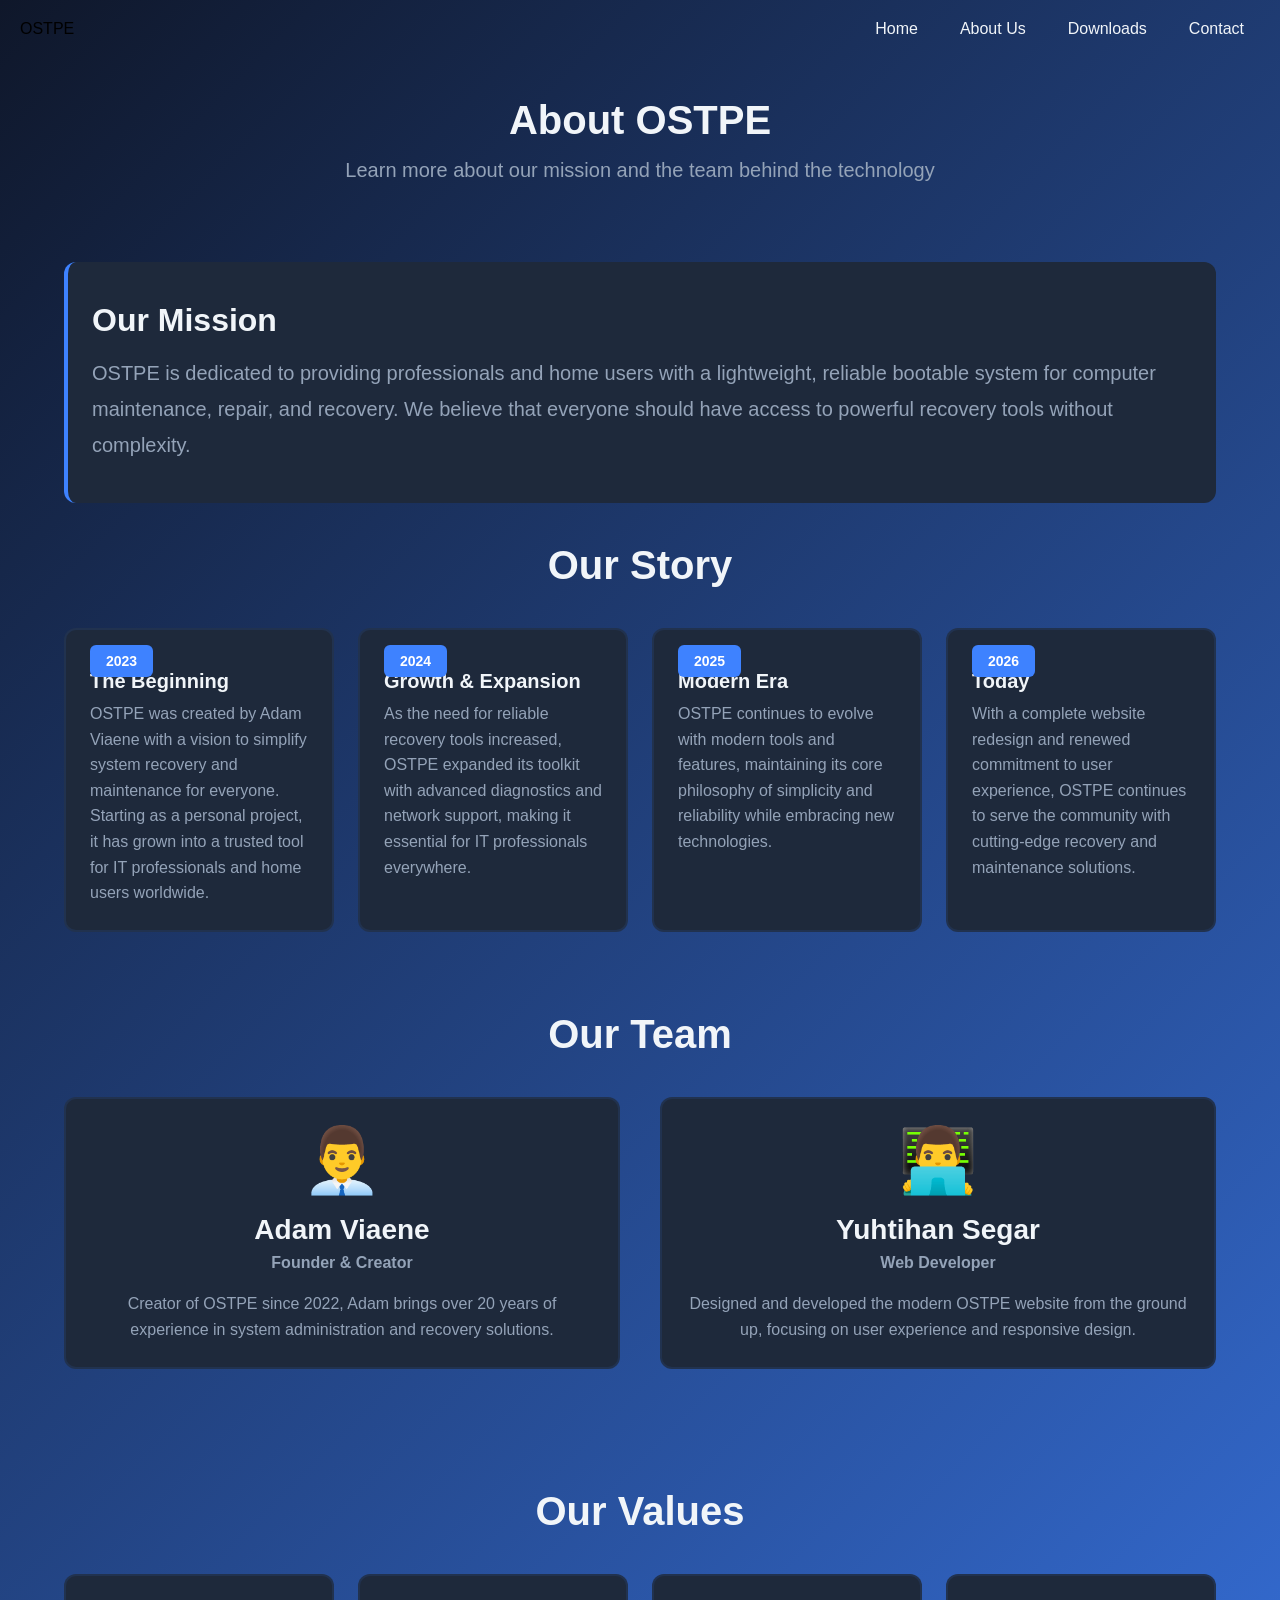
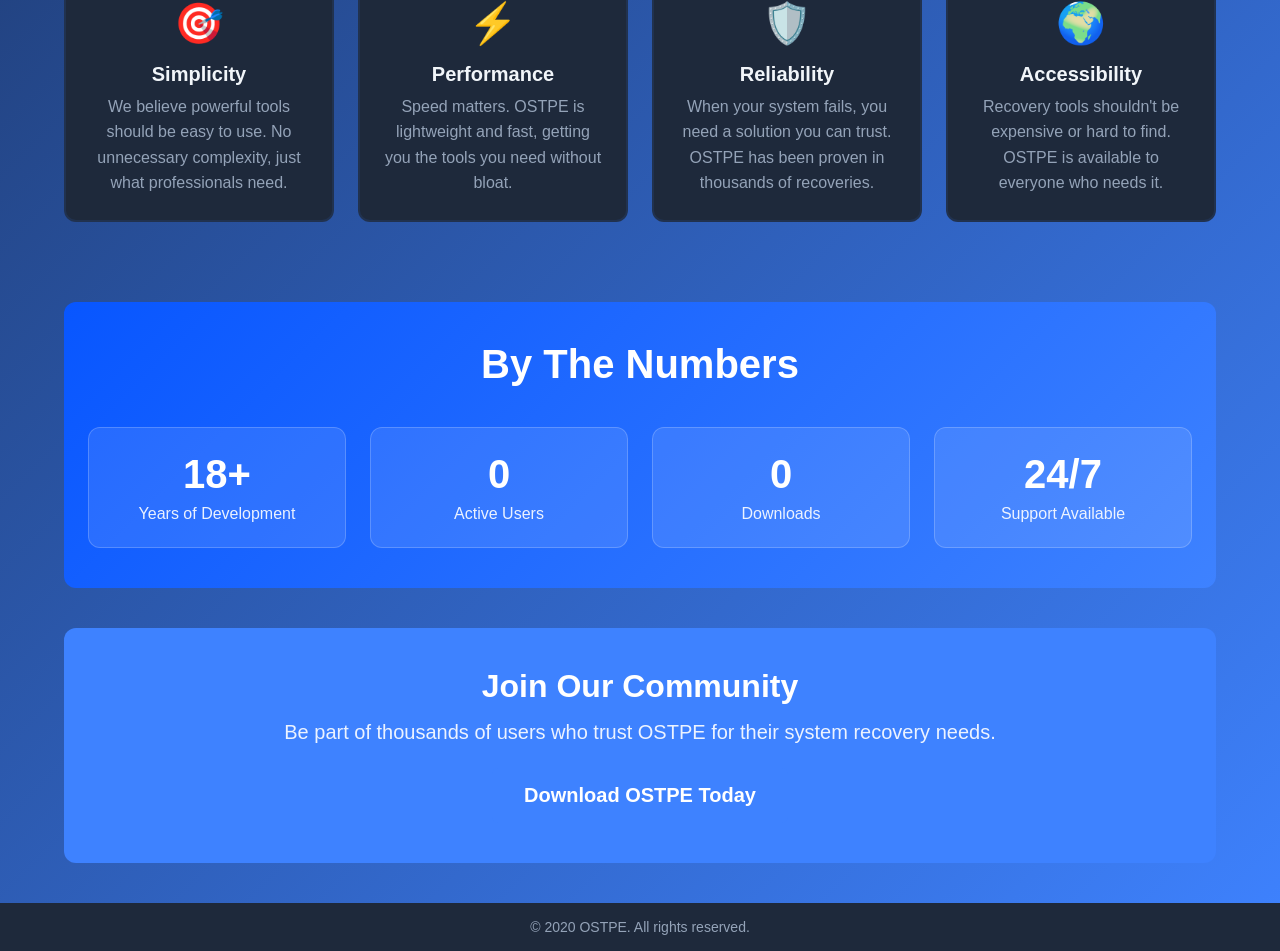
==== commit f23bfa4b: "about time" ====
--- a/about_us.html
+++ b/about_us.html
@@ -40,17 +40,17 @@
             <h2>Our Story</h2>
             <div class="story-grid">
                 <div class="story-card">
-                    <div class="story-year">2008</div>
+                    <div class="story-year">2023</div>
                     <h3>The Beginning</h3>
                     <p>OSTPE was created by Adam Viaene with a vision to simplify system recovery and maintenance for everyone. Starting as a personal project, it has grown into a trusted tool for IT professionals and home users worldwide.</p>
                 </div>
                 <div class="story-card">
-                    <div class="story-year">2015</div>
+                    <div class="story-year">2024</div>
                     <h3>Growth & Expansion</h3>
                     <p>As the need for reliable recovery tools increased, OSTPE expanded its toolkit with advanced diagnostics and network support, making it essential for IT professionals everywhere.</p>
                 </div>
                 <div class="story-card">
-                    <div class="story-year">2024</div>
+                    <div class="story-year">2025</div>
                     <h3>Modern Era</h3>
                     <p>OSTPE continues to evolve with modern tools and features, maintaining its core philosophy of simplicity and reliability while embracing new technologies.</p>
                 </div>
@@ -69,7 +69,7 @@
                     <div class="team-photo">👨‍💼</div>
                     <h3>Adam Viaene</h3>
                     <p class="team-role">Founder & Creator</p>
-                    <p>Creator of OSTPE since 2008, Adam brings over 20 years of experience in system administration and recovery solutions.</p>
+                    <p>Creator of OSTPE since 2022, Adam brings over 20 years of experience in system administration and recovery solutions.</p>
                 </div>
 
                 <div class="team-card">
